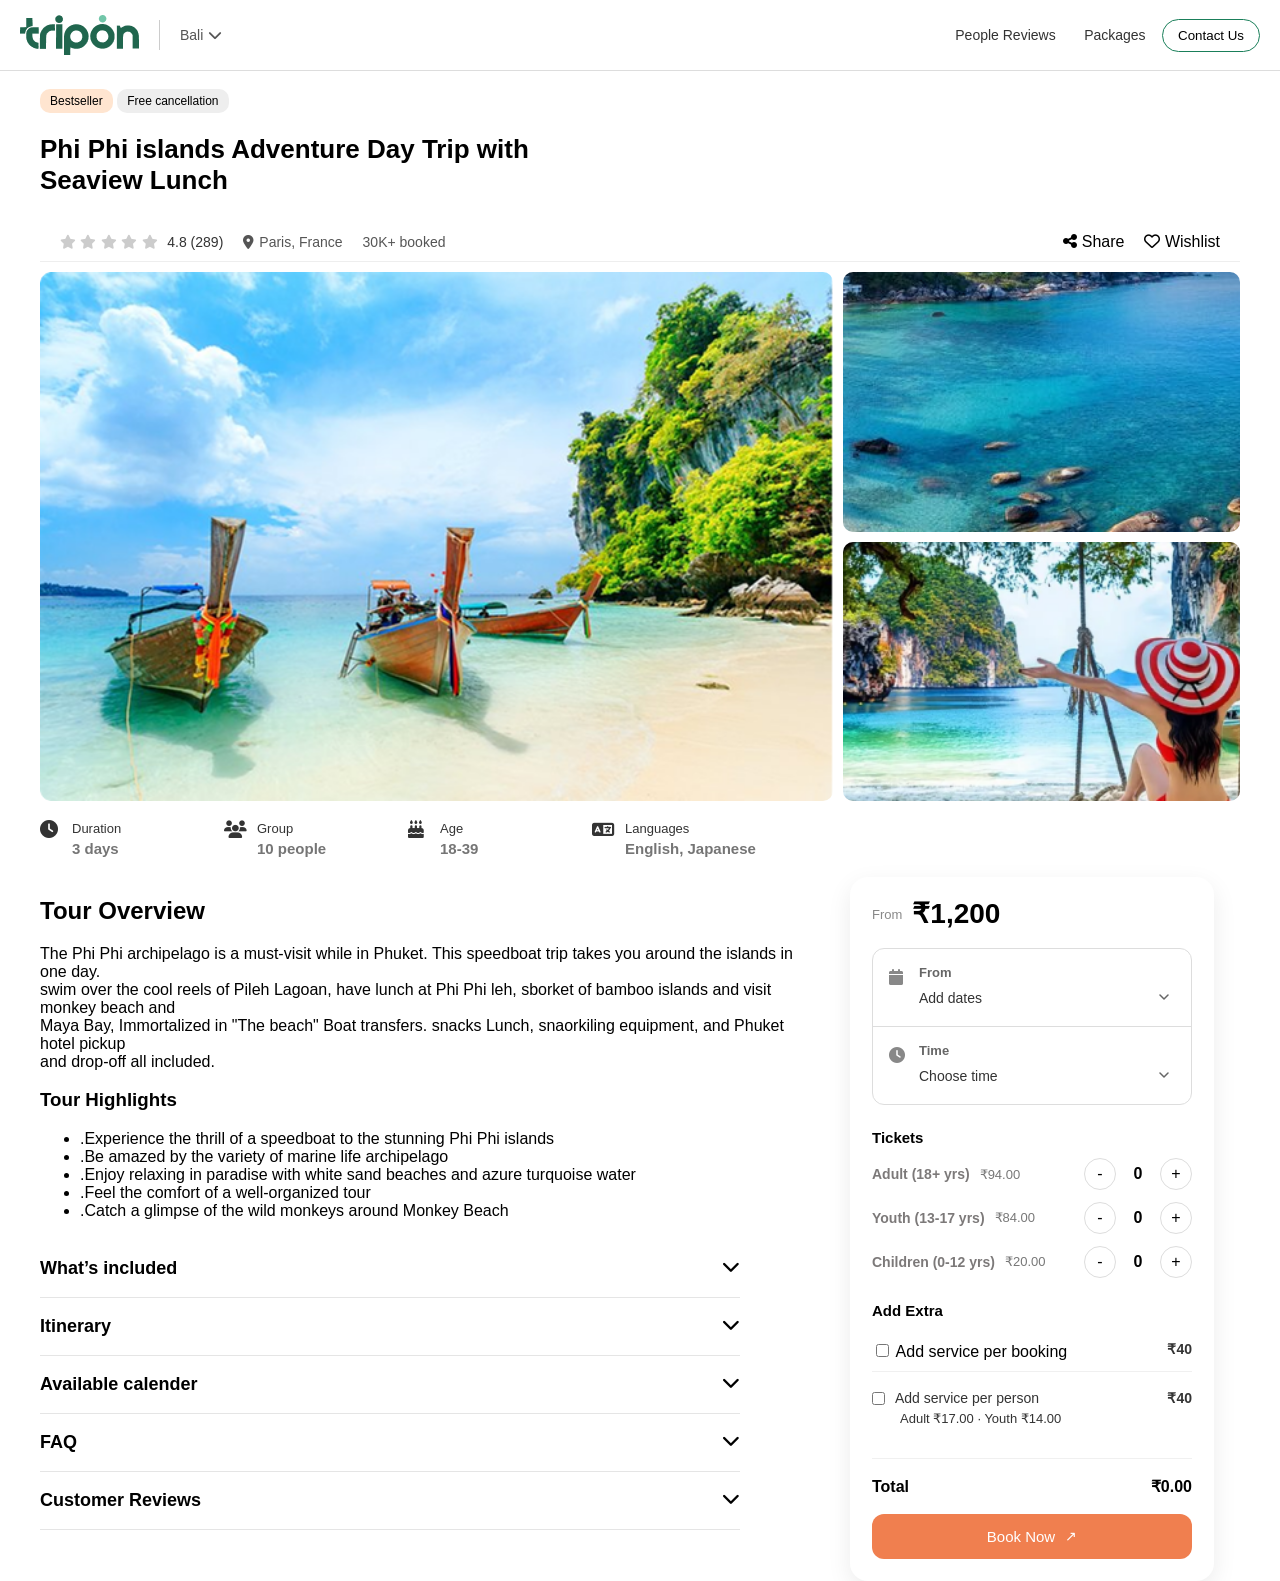
==== Packages/package_details.html @ 5c4359f2 "first commit" ====
<!DOCTYPE html>
<html lang="en">

<head>
  <meta charset="UTF-8" />
  <meta name="viewport" content="width=device-width, initial-scale=1.0" />
  <title>Trip Page</title>

  <link rel="stylesheet" href="../style.css" />
  <link rel="stylesheet" href="https://cdnjs.cloudflare.com/ajax/libs/font-awesome/6.5.0/css/all.min.css">
</head>

<body>

  <!-- NAVBAR -->
       <header class="navbar">
         
            <div class="left-section">
             <img class="logo" src="images\vector.png" />

             <div class="divider"></div>

             <div class="location">
                <span>Bali</span>
                <i class="fa-solid fa-chevron-down"></i>
                <ul class="dropdown">
                  <li>Thailand</li>
                  <li>Maldives</li>
                  <li>Dubai</li>
                </ul>
             </div>
            </div>
    
          <nav>
           <button class="nav-link" id="reviewsBtn">People Reviews</button>
            <button class="nav-link" id="packagesBtn">Packages</button>
            <button class="contact-btn" id="contactBtn">Contact Us</button>
          </nav>
          
       </header>

  <!--<header class="navbar">
  <div class="left-section">
    <img class="logo" src="images\vector.png" />

    <div class="divider"></div>

    <div class="location">
      Bali <span class="chevron">⌄</span>
    </div>
  </div>
</header> -->

  






  <div class="container">

    <!-- TITLE -->
    <div class="title-section">
      <span class="badge">Bestseller</span>
      <span class="badge light">Free cancellation</span>

      <h1>Phi Phi islands Adventure Day Trip with Seaview Lunch</h1>

      <div class="top-bar">

        <div class="left-section">
          <div class="rating" id="rating">
            <i class="fa-solid fa-star" data-value="1"></i>
            <i class="fa-solid fa-star" data-value="2"></i>
            <i class="fa-solid fa-star" data-value="3"></i>
            <i class="fa-solid fa-star" data-value="4"></i>
            <i class="fa-solid fa-star" data-value="5"></i>

            <span id="ratingText">4.8 (289)</span>
          </div>
          <div class="location">
            <i class="fa-solid fa-location-dot"></i>
            <span>Paris, France</span>
          </div>

          <div class="booked">30K+ booked</div>

        </div>


        <div class="right-section">


          <div class="icon-btn" id="shareBtn">
            <i class="fa-solid fa-share-nodes"></i>
            <span>Share</span>

          </div>

          <div class="icon-btn" id="wishlistBtn">
            <i class="fa-regular fa-heart"></i>
            <span>Wishlist</span>
          </div>


        </div>

      </div>


      <!-- IMAGES -->
      <div class="image-grid">
        <img class="main-img gallery-img" src="images/151.png" />

        <div class="side-images">
          <img class="gallery-img" src="images/frame_8.png" />
          <img class="gallery-img" src="images/frame_9.png" />
        </div>
      </div>


      <!-- LIGHTBOX -->
      <div class="lightbox" id="lightbox">
        <span class="close">&times;</span>
        <img class="lightbox-img" id="lightbox-img" />
        <button class="prev">&#10094;</button>
        <button class="next">&#10095;</button>
      </div>


      <!-- INFO -->
      <div class="info-row">
        <div class="info-item">
          <i class="fa-solid fa-clock"></i>
          <div>
            <div class="info-label">Duration</div>
            <div class="info-value">3 days</div>
          </div>
        </div>
        <div class="info-item">
          <i class="fa-solid fa-users"></i>
          <div>
            <div class="info-label">Group</div>
            <div class="info-value">10 people</div>
          </div>
        </div>
        <div class="info-item">
          <i class="fa-solid fa-cake-candles"></i>
          <div>
            <div class="info-label">Age</div>
            <div class="info-value">18-39</div>
          </div>
        </div>
        <div class="info-item">
          <i class="fa-solid fa-language"></i>
          <div>
            <div class="info-label">Languages</div>
            <div class="info-value">English, Japanese</div>
          </div>
        </div>
      </div>


      <!-- MAIN CONTENT -->
      <div class="content">

        <!-- LEFT -->
        <div class="left">

          <h2>Tour Overview</h2>
          <p>
            The Phi Phi archipelago is a must-visit while in Phuket.
            This speedboat trip takes you around the islands in one day.<br>
            swim over the cool reels of Pileh Lagoan, have lunch at Phi Phi leh, sborket of bamboo islands and visit
            monkey beach and<br>
            Maya Bay, Immortalized in "The beach" Boat transfers. snacks Lunch, snaorkiling equipment, and Phuket hotel
            pickup<br>
            and drop-off all included.
          </p>

          <h3>Tour Highlights</h3>
          <ul>
            <li>.Experience the thrill of a speedboat to the stunning Phi Phi islands</li>
            <li>.Be amazed by the variety of marine life archipelago</li>
            <li>.Enjoy relaxing in paradise with white sand beaches and azure turquoise water</li>
            <li>.Feel the comfort of a well-organized tour</li>
            <li>.Catch a glimpse of the wild monkeys around Monkey Beach</li>
          </ul>


          <!-- ACCORDION -->
          <div class="accordion">

            <div class="accordion-item">
              <button class="accordion-header">
                <span>What’s included</span>
                <i class="fa-solid fa-chevron-down"></i>
              </button>
              <div class="accordion-content">
                <ul>
                  <li>Speedboat transfers</li>
                  <li>Buffet lunch</li>
                  <li>Snorkeling equipment</li>
                  <li>Hotel pickup & drop</li>
                </ul>
              </div>
            </div>

            <div class="accordion-item">
              <button class="accordion-header">
                <span>Itinerary</span>
                <i class="fa-solid fa-chevron-down"></i>

              </button>
              <div class="accordion-content">
                <p>Visit Maya Bay, Monkey Beach, Bamboo Island</p>
              </div>
            </div>

            <div class="accordion-item">
              <button class="accordion-header">
                <span>Available calender</span>
                <i class="fa-solid fa-chevron-down"></i>

              </button>
              <div class="accordion-content">
                <p>Available all days</p>
              </div>
            </div>

            <div class="accordion-item">
              <button class="accordion-header">
                <span>FAQ</span>
                <i class="fa-solid fa-chevron-down"></i>
              </button>
              <div class="accordion-content">
                <p>Common questions answered</p>
              </div>
            </div>


            <div class="accordion-item">
              <button class="accordion-header">
                <span>Customer Reviews</span>
                <i class="fa-solid fa-chevron-down"></i>
              </button>
              <div class="accordion-content">
                <p>Our customers love this tour for its well-planned itinerary, comfortable stay, and friendly guides.
                  Many travelers highlight the smooth experience and memorable moments throughout the trip.</p>
              </div>
            </div>

          </div>

        </div>


        <!-- RIGHT -->
        <div class="right">
          <div class="booking-card">
            <div class="booking-top">
              <span class="price-label">From</span>
              <span class="price-value">₹1,200</span>
            </div>

            <div class="booking-box">
              <div class="input-box">
                <i class="fa-solid fa-calendar"></i>
                <div>
                  <label for="date">From</label>
                  <select id="date">
                    <option selected>Add dates</option>
                    <option>June 18</option>
                    <option>June 19</option>
                  </select>
                </div>
              </div>
              <div class="input-box">
                <i class="fa-solid fa-clock"></i>
                <div>
                  <label for="time">Time</label>
                  <select id="time">
                    <option selected>Choose time</option>
                    <option>08:00 AM</option>
                    <option>10:00 AM</option>
                  </select>
                </div>
              </div>
            </div>

            <div class="section-title">Tickets</div>

            <div class="ticket-row">
              <div class="ticket-info">
                <span class="ticket-label">Adult (18+ yrs)</span>
                <span class="ticket-price">₹94.00</span>
              </div>
              <div class="ticket-counter">
                <button class="minus">-</button>
                <span class="count">0</span>
                <button class="plus">+</button>
              </div>
            </div>

            <div class="ticket-row">
              <div class="ticket-info">
                <span class="ticket-label">Youth (13-17 yrs)</span>
                <span class="ticket-price">₹84.00</span>
              </div>
              <div class="ticket-counter">
                <button class="minus">-</button>
                <span class="count">0</span>
                <button class="plus">+</button>
              </div>
            </div>

            <div class="ticket-row">
              <div class="ticket-info">
                <span class="ticket-label">Children (0-12 yrs)</span>
                <span class="ticket-price">₹20.00</span>
              </div>
              <div class="ticket-counter">
                <button class="minus">-</button>
                <span class="count">0</span>
                <button class="plus">+</button>
              </div>
            </div>

            <div class="section-title">Add Extra</div>

            <label class="checkbox-row">
              <div>
                <input type="checkbox" class="extra" value="40" />
                Add service per booking
              </div>
              <strong>₹40</strong>
            </label>

            <label class="checkbox-row">
              <div class="checkbox-text">
                <div class="checkbox-main">
                  <input type="checkbox" class="extra" value="17" />
                  Add service per person
                </div>
                <div class="checkbox-subtext">Adult ₹17.00 · Youth ₹14.00</div>
              </div>
              <strong>₹40</strong>
            </label>

            <div class="total">
              <span>Total</span>
              <span id="totalPrice">₹0.00</span>
            </div>

            <button class="book-btn">Book Now <span class="book-arrow">↗</span></button>
          </div>
        </div>

      </div>

    </div>

  <div class="modal-overlay" id="reviewsModal">
    <div class="modal">
      <button class="modal-close" type="button">&times;</button>
      <h2>People Reviews</h2>
      <p class="modal-subtitle">Travelers rated this trip 4.8/5 based on 289 reviews.</p>
      <div class="modal-grid">
        <article class="review-card">
          <div class="review-card-top">
            <strong>Sophia R.</strong>
            <span class="review-rating">★★★★★</span>
          </div>
          <p>A fantastic tour with stunning views and a smooth schedule. The guide was friendly, and the lunch was delicious.</p>
        </article>
        <article class="review-card">
          <div class="review-card-top">
            <strong>Amir K.</strong>
            <span class="review-rating">★★★★☆</span>
          </div>
          <p>Very well organized and a great day trip. We loved the snorkeling spots and the boat ride.</p>
        </article>
        <article class="review-card">
          <div class="review-card-top">
            <strong>Leah M.</strong>
            <span class="review-rating">★★★★★</span>
          </div>
          <p>Perfect mix of relaxation and adventure. Pickup was easy and the guide explained everything clearly.</p>
        </article>
      </div>
    </div>
  </div>

  <div class="modal-overlay" id="packagesModal">
    <div class="modal">
      <button class="modal-close" type="button">&times;</button>
      <h2>Related Packages</h2>
      <p class="modal-subtitle">Choose another trip option from our curated package list.</p>
      <div class="modal-grid">
        <article class="package-card">
          <img src="images/frame_8.png" alt="Island Explorer" />
          <div class="package-card-body">
            <h3>Island Explorer</h3>
            <span>4 days · From Paris</span>
            <span class="package-price">₹1,450</span>
            <button>View Package</button>
          </div>
        </article>
        <article class="package-card">
          <img src="images/frame_9.png" alt="Sunset Cruise" />
          <div class="package-card-body">
            <h3>Sunset Cruise</h3>
            <span>Half day · From Paris</span>
            <span class="package-price">₹980</span>
            <button>View Package</button>
          </div>
        </article>
        <article class="package-card">
          <img src="images/151.png" alt="Adventure Day Trip" />
          <div class="package-card-body">
            <h3>Adventure Day Trip</h3>
            <span>1 day · From Paris</span>
            <span class="package-price">₹1,200</span>
            <button>View Package</button>
          </div>
        </article>
      </div>
    </div>
  </div>

  <div class="modal-overlay" id="contactModal">
    <div class="modal">
      <button class="modal-close" type="button">&times;</button>
      <h2>Contact Us</h2>
      <form id="contactForm">
        <div class="modal-field">
          <label for="name">Full Name</label>
          <input id="name" type="text" placeholder="Your name" required />
        </div>
        <div class="modal-field">
          <label for="email">Email</label>
          <input id="email" type="email" placeholder="you@example.com" required />
        </div>
        <div class="modal-field">
          <label for="message">Message</label>
          <textarea id="message" placeholder="Tell us what you need" required></textarea>
        </div>
        <button class="modal-submit" type="submit">Send Message</button>
      </form>
    </div>
  </div>
</body>
<script src="../script.js"></script>

</html>
---- style.css ----
body {
  font-family: Arial, sans-serif;
  margin: 0;
  background: #ffffff;
  

}

/* Navbar */

.navbar {
  display: flex;
  justify-content: space-between;
  align-items: center;

  max-width: 1300px;
  margin: 0 auto;

  padding: 15px 20px;
  background: white;
  border-bottom: 1px solid #ddd;
}
/*.navbar {
  display: flex;
  justify-content: space-between;
  padding: 15px 40px;
  background: white;
  border-bottom: 1px solid #ddd;
} */

.logo {
  font-weight: bold;
  font-size: 22px;
  color: #1a7f5a;
}

.divider {
  width: 1px;
  height: 30px;
  background-color: #ccc;
}

/* bali text */
.location {
  font-size: 16px;
  color: #666;
  display: flex;
  align-items: center;
  gap: 5px;
  cursor: pointer;

  /* ADD THIS */
  position: relative;
}

/* chevron */
.chevron {
  font-size: 12px;
  transition: 0.3s;
}

/*  DROPDOWN */
.dropdown {
  position: absolute;
  top: 35px;
  left: 0;
  background: #fff;
  list-style: none;
  padding: 10px 0;
  margin: 0;
  width: 150px;
  border-radius: 6px;
  box-shadow: 0 5px 15px rgba(0,0,0,0.1);
  display: none;
}

.dropdown li {
  padding: 10px 15px;
  cursor: pointer;
}

.dropdown li:hover {
  background: #f5f5f5;
}

/* show dropdown */
.location.active .dropdown {
  display: block;
}

/* rotate chevron */
.location.active .chevron {
  transform: rotate(180deg);
}

nav a {
  margin: 0 15px;
  text-decoration: none;
  color: #333;
}

.contact-btn {
  padding: 8px 15px;
  border: 1px solid #1a7f5a;
  background: none;
  border-radius: 20px;
  cursor: pointer;
}

.nav-link {
  border: none;
  background: none;
  color: #333;
  font-size: 14px;
  padding: 8px 12px;
  border-radius: 20px;
  cursor: pointer;
  transition: background 0.2s ease;
}

.nav-link:hover,
.contact-btn:hover {
  background: #f0f5f0;
}

.modal-overlay {
  display: none;
  position: fixed;
  inset: 0;
  background: rgba(0, 0, 0, 0.5);
  justify-content: center;
  align-items: center;
  padding: 24px;
  z-index: 1000;
}

.modal-overlay.active {
  display: flex;
}

.modal {
  width: min(100%, 760px);
  max-width: 760px;
  background: #fff;
  border-radius: 24px;
  padding: 28px;
  position: relative;
  max-height: calc(100vh - 80px);
  overflow-y: auto;
  box-sizing: border-box;
  box-shadow: 0 24px 60px rgba(0, 0, 0, 0.18);
}

.modal-field input,
.modal-field textarea {
  width: 100%;
  box-sizing: border-box;
  border: 1px solid #ddd;
  border-radius: 14px;
  padding: 12px 14px;
  font-size: 14px;
  color: #333;
}

.modal-close {
  position: absolute;
  top: 18px;
  right: 18px;
  border: none;
  background: none;
  font-size: 28px;
  color: #666;
  cursor: pointer;
}

.modal h2 {
  margin-top: 0;
  margin-bottom: 10px;
  font-size: 24px;
}

.modal-subtitle {
  margin: 0 0 20px;
  color: #555;
  font-size: 14px;
}

.modal-grid {
  display: grid;
  grid-template-columns: repeat(auto-fit, minmax(220px, 1fr));
  gap: 18px;
}

.review-card,
.package-card {
  background: #f8fbf7;
  border-radius: 18px;
  padding: 18px;
  border: 1px solid #eef3ec;
}

.review-card-top,
.review-card-body {
  display: flex;
  justify-content: space-between;
  gap: 10px;
  align-items: center;
}

.review-card p {
  margin: 12px 0 0;
  color: #4f4f4f;
  line-height: 1.7;
  font-size: 14px;
}

.review-rating {
  color: #f5a623;
}

.package-card img {
  width: 100%;
  height: 150px;
  object-fit: cover;
  border-radius: 16px;
}

.package-card-body {
  display: flex;
  flex-direction: column;
  gap: 8px;
  margin-top: 10px;
}

.package-card h3 {
  margin: 0;
  font-size: 18px;
}

.package-card span {
  color: #555;
  font-size: 13px;
}

.package-price {
  font-weight: 700;
  color: #1a7f5a;
}

.package-card button {
  margin-top: 10px;
  padding: 12px 14px;
  border: none;
  border-radius: 14px;
  background: #1a7f5a;
  color: #fff;
  cursor: pointer;
  font-weight: 700;
}

.modal-field {
  display: flex;
  flex-direction: column;
  gap: 8px;
  margin-bottom: 16px;
}

.modal-field label {
  color: #444;
  font-size: 14px;
}

.modal-field input,
.modal-field textarea {
  width: 100%;
  border: 1px solid #ddd;
  border-radius: 14px;
  padding: 12px 14px;
  font-size: 14px;
  color: #333;
}

.modal-field textarea {
  min-height: 110px;
  resize: vertical;
}

.modal-submit {
  width: 100%;
  padding: 14px;
  background: #1a7f5a;
  color: #fff;
  border: none;
  border-radius: 14px;
  cursor: pointer;
  font-size: 15px;
  font-weight: 700;
}

.container {
  max-width: 1200px;
  margin: 0 auto;
  padding: 0 20px;
  background: #ffffff;
}



/* Container */
/*.container {

  margin: 5px;
  margin-left: 110px;
  margin-right: 90px;


}

/* Title */
.badge {
  background: #ffe5d0;
  padding: 5px 10px;
  border-radius: 10px;
  font-size: 12px;
  margin-top: 5px;
}

.badge.light {
  background: #eee;
}

.title-section {
  margin-top: 20px;
}

h1 {
  font-size: 26px;
  width: 550px;
  height: 84px;
  margin-top: 25px;
}


.top-bar {
  display: flex;
  justify-content: space-between;
  align-items: center;
  padding: 10px 20px;
  margin-top: -12px;
  border-bottom: 1px solid #eee;
}

/* LEFT SIDE */
.left-section {
  display: flex;
  align-items: center;
  gap: 20px;
}

.rating i {
  color: #ccc;
  font-size: 14px;
  cursor: pointer;
  transition: 0.25
}

.rating i.active {
  color: #f5a623;
}


.rating i :hover {
  transform: scale(1.2);
}


.rating span {
  margin-left: 5px;
  color: #333;
  font-size: 14px;
}

.location,
.booked {
  display: flex;
  align-items: center;
  gap: 5px;
  color: #555;
  font-size: 14px;
}

/* RIGHT SIDE */
.right-section {
  display: flex;
  align-items: center;
  gap: 20px;
}

.action {
  display: flex;
  align-items: center;
  gap: 6px;
  cursor: pointer;
  color: #333;
  font-size: 14px;
}

.action i {
  font-size: 14px;
}

/* Hover effect */
.action:hover {
  color: #000;
}

/* Images */
.image-grid {
  display: grid;
  grid-template-columns: 2fr 1fr;
  gap: 10px;
  margin: 10px 0 0;
}

.main-img {
  width: 100%;
  height: 100%;
  border-radius: 10px;
  object-fit: cover;
}

.side-images {
  display: grid;
  grid-template-rows: 1fr 1fr;
  gap: 10px;

}

.side-images img {
  width: 100%;
  height: 100%;
  border-radius: 10px;
  object-fit: cover;
}

.main-img:hover {
  transform: scale(1.08);
}


.side-images img:hover {
  transform: scale(1.08);
}

.lightbox {
  display: none;
  position: fixed;
  top: 0;
  left: 0;
  width: 100%;
  height: 100%;
  background: rgba(0, 0, 0, 0.8);
  justify-content: center;
  align-items: center;
  z-index: 999;
}

.lightbox-img {
  width: 70%;
  max-width: 800px;
  border-radius: 10px;
}

/* Close button */
.close {
  position: absolute;
  top: 20px;
  right: 30px;
  font-size: 30px;
  color: white;
  cursor: pointer;
}

/* Arrows */
.prev,
.next {
  position: absolute;
  top: 50%;
  transform: translateY(-50%);
  font-size: 30px;
  background: none;
  border: none;
  color: white;
  cursor: pointer;
}

.prev {
  left: 20px;
}

.next {
  right: 20px;
}


/* Info Row */
.info-row {
  display: flex;
  flex-wrap: wrap;
  gap: 24px;
  margin: 20px 0;
}

.info-item {
  display: flex;
  align-items: flex-start;
  gap: 10px;
  min-width: 160px;
  color: #333;
}

.info-item i {
  font-size: 18px;
  color: #333;
  min-width: 22px;
  line-height: 1;
}

.info-label {
  font-size: 13px;
  color: #333;
  margin-bottom: 4px;
}

.info-value {
  font-size: 15px;
  font-weight: 700;
  color: #757575;
}

/* Content */
.content {
  display: flex;
  gap: 30px;
}

.left {
  width: 65%;
}



/* Accordion */
.accordion {
  width: 100%;
  max-width: 700px;
  margin-top: 20px;
  font-family: sans-serif;
}

.accordion-item {
  border-bottom: 1px solid #e5e5e5;
}


/* Arrow */

.accordion-header {
  width: 100%;
  background: none;
  border: none;
  outline: none;
  padding: 18px 0;
  font-size: 18px;
  font-weight: 600;
  text-align: left;
  display: flex;
  justify-content: space-between;
  cursor: pointer;
}

.accordion-header:hover {
  color: #ff7a45;
}

/* Arrow */
.arrow {
  font-size: 14px;
}

.accordion-content {
  max-height: 0;
  overflow: hidden;
  transition: all 0.3s ease;
  color: #555;
  font-size: 14px;
}

.accordion-content ul {
  padding-left: 20px;
  margin-bottom: 15px;
}

.accordion-item.active .accordion-content {
  max-height: 200px;
}

.accordion-item.active .icon {
  transform: rotate(45deg);
  /* + becomes × */
}

.content-box {
  display: none;
  padding: 10px;
  background: #fafafa;
}




.booking-card {
  position: sticky;
  top: 20px;
  z-index: 1;
  width: 100%;
  max-width: 320px;
  background: #fff;
  padding: 22px;
  border-radius: 18px;
  box-shadow: 0 8px 24px rgba(0, 0, 0, 0.08);
}

.booking-top {
  display: inline-flex;
  justify-content: flex-start;
  align-items: center;
  gap: 10px;
  margin-bottom: 18px;
}

.price-label {
  color: #888;
  font-size: 13px;
  line-height: 1.2;
}

.price-value {
  font-size: 28px;
  font-weight: 700;
  line-height: 1.1;
}

.booking-box {
  border: 1px solid #ddd;
  border-radius: 12px;
  background: #fff;
  margin-bottom: 16px;
  overflow: hidden;
}

.input-box {
  display: flex;
  align-items: flex-start;
  gap: 12px;
  padding: 16px;
  margin: 0;
  border-bottom: 1px solid #ddd;
}

.input-box:last-child {
  border-bottom: none;
}

.input-box i {
  font-size: 16px;
  color: #888;
  margin-top: 4px;
  min-width: 18px;
}

.input-box>div {
  flex: 1;
  display: flex;
  flex-direction: column;
  gap: 4px;
}

.input-box label {
  display: block;
  margin-bottom: 0;
  font-size: 13px;
  color: #666;
  font-weight: 600;
}

select {
  width: 100%;
  padding: 6px 0 4px;
  padding-right: 24px;
  border: none;
  border-radius: 0;
  background: transparent;
  font-size: 14px;
  color: #333;
  appearance: none;
  -webkit-appearance: none;
  -moz-appearance: none;
  background-image: url("data:image/svg+xml,%3Csvg viewBox='0 0 10 6' xmlns='http://www.w3.org/2000/svg'%3E%3Cpath d='M1 1l4 4 4-4' stroke='%23666' stroke-width='1.5' fill='none' stroke-linecap='round' stroke-linejoin='round'/%3E%3C/svg%3E");
  background-repeat: no-repeat;
  background-position: right 6px center;
  background-size: 10px 6px;
}

select:focus {
  outline: none;
}

.section-title {
  font-weight: 700;
  margin: 24px 0 12px;
  font-size: 15px;
}

.checkbox-row {
  display: flex;
  justify-content: space-between;
  align-items: flex-start;
  gap: 10px;
  margin: 8px 0;
  padding: 10px 0;
  border-bottom: 1px solid #f0f0f0;
}

.checkbox-row:last-of-type {
  border-bottom: none;
}

.checkbox-text {
  display: flex;
  flex-direction: column;
  gap: 4px;
  min-width: 0;
  flex: 1;
}

.checkbox-main {
  display: flex;
  align-items: center;
  gap: 10px;
  font-size: 14px;
  color: #333;
}



.checkbox-main input {
  margin: 0;
}

.checkbox-subtext {
  font-size: 13px;
  color: #333;
  line-height: 1.4;
  margin-left: 28px;
}

.checkbox-row strong {
  font-size: 14px;
  font-weight: 700;
  color: #333;
}

.book-btn {
  width: 100%;
  padding: 14px;
  background: #f07f4f;
  color: white;
  border: none;
  border-radius: 12px;
  margin-top: 18px;
  cursor: pointer;
  font-size: 15px;
  display: inline-flex;
  align-items: center;
  justify-content: center;
  gap: 10px;
}

.book-arrow {
  font-size: 25px;
}

.ticket-row {
  display: flex;
  justify-content: space-between;
  align-items: center;
  margin: 12px 0;
}

.ticket-info {
  display: flex;
  align-items: center;
  gap: 10px;
}

.ticket-label {
  font-weight: 600;
  font-size: 14px;
  color: #7c7979;
}

.ticket-price {
  color: #777;
  font-size: 13px;
}

.ticket-counter {
  display: flex;
  align-items: center;
  gap: 10px;
}

.ticket-row button {
  width: 32px;
  height: 32px;
  border: 1px solid #ddd;
  background: #fff;
  border-radius: 50%;
  cursor: pointer;
  display: inline-flex;
  align-items: center;
  justify-content: center;
  font-size: 16px;
  padding: 0;
}

.count {
  min-width: 24px;
  text-align: center;
  font-weight: 600;
}

.total {
  display: flex;
  justify-content: space-between;
  align-items: center;
  margin-top: 20px;
  padding-top: 18px;
  border-top: 1px solid #f0f0f0;
  font-weight: 700;
}

.book-btn {
  width: 100%;
  padding: 14px;
  background: #f07f4f;
  color: white;
  border: none;
  border-radius: 12px;
  margin-top: 18px;
  cursor: pointer;
  font-size: 15px;
  display: inline-flex;
  align-items: center;
  justify-content: center;
  gap: 10px;
}

.book-arrow {
  font-size: 14px;
}

.extras label {
  display: block;
  margin: 5px 0;
}
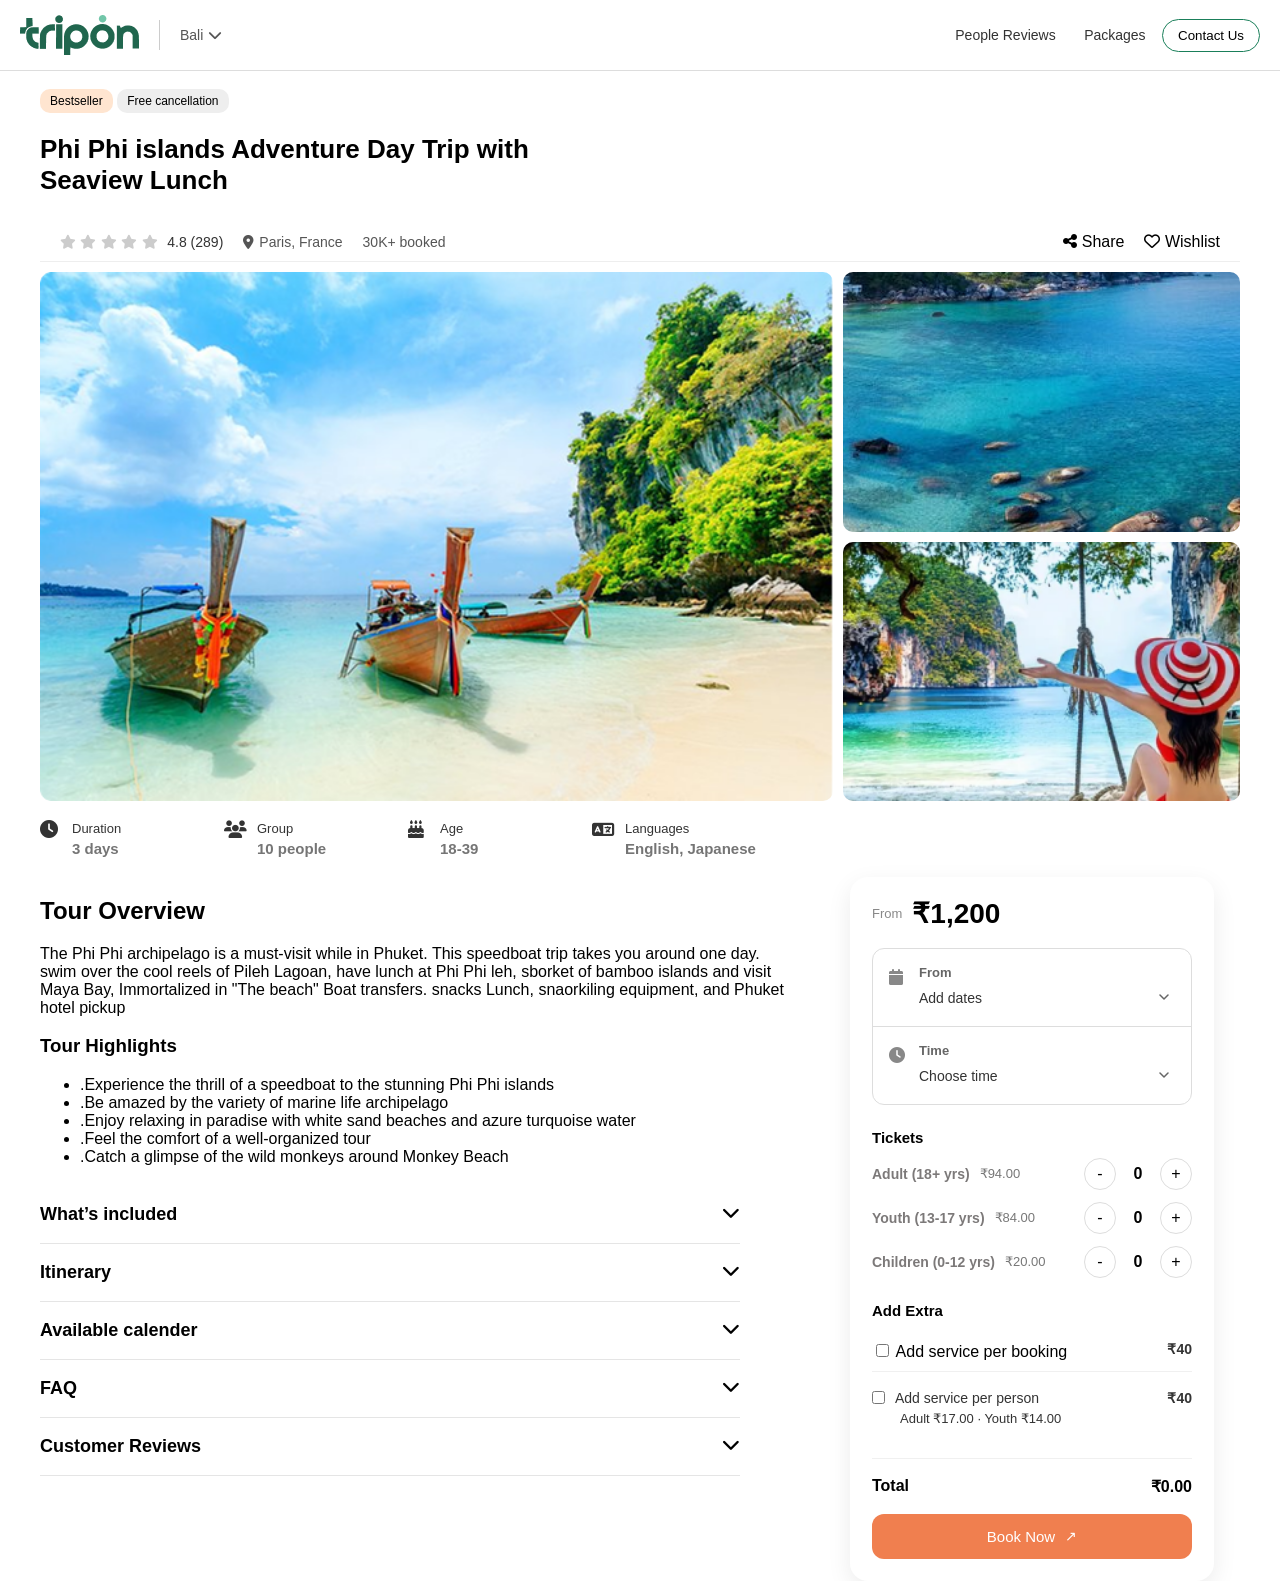
==== commit 7d5bdd2d: "1.0.0" ====
--- a/Packages/package_details.html
+++ b/Packages/package_details.html
@@ -4,7 +4,7 @@
 <head>
   <meta charset="UTF-8" />
   <meta name="viewport" content="width=device-width, initial-scale=1.0" />
-  <title>Trip Page</title>
+  <title>Tripon package details</title>
 
   <link rel="stylesheet" href="../style.css" />
   <link rel="stylesheet" href="https://cdnjs.cloudflare.com/ajax/libs/font-awesome/6.5.0/css/all.min.css">
@@ -171,12 +171,11 @@
           <h2>Tour Overview</h2>
           <p>
             The Phi Phi archipelago is a must-visit while in Phuket.
-            This speedboat trip takes you around the islands in one day.<br>
-            swim over the cool reels of Pileh Lagoan, have lunch at Phi Phi leh, sborket of bamboo islands and visit
-            monkey beach and<br>
+            This speedboat trip takes you around  one day.<br>
+            swim over the cool reels of Pileh Lagoan, have lunch at Phi Phi leh, sborket of bamboo islands and visit<br>
             Maya Bay, Immortalized in "The beach" Boat transfers. snacks Lunch, snaorkiling equipment, and Phuket hotel
             pickup<br>
-            and drop-off all included.
+            
           </p>
 
           <h3>Tour Highlights</h3>
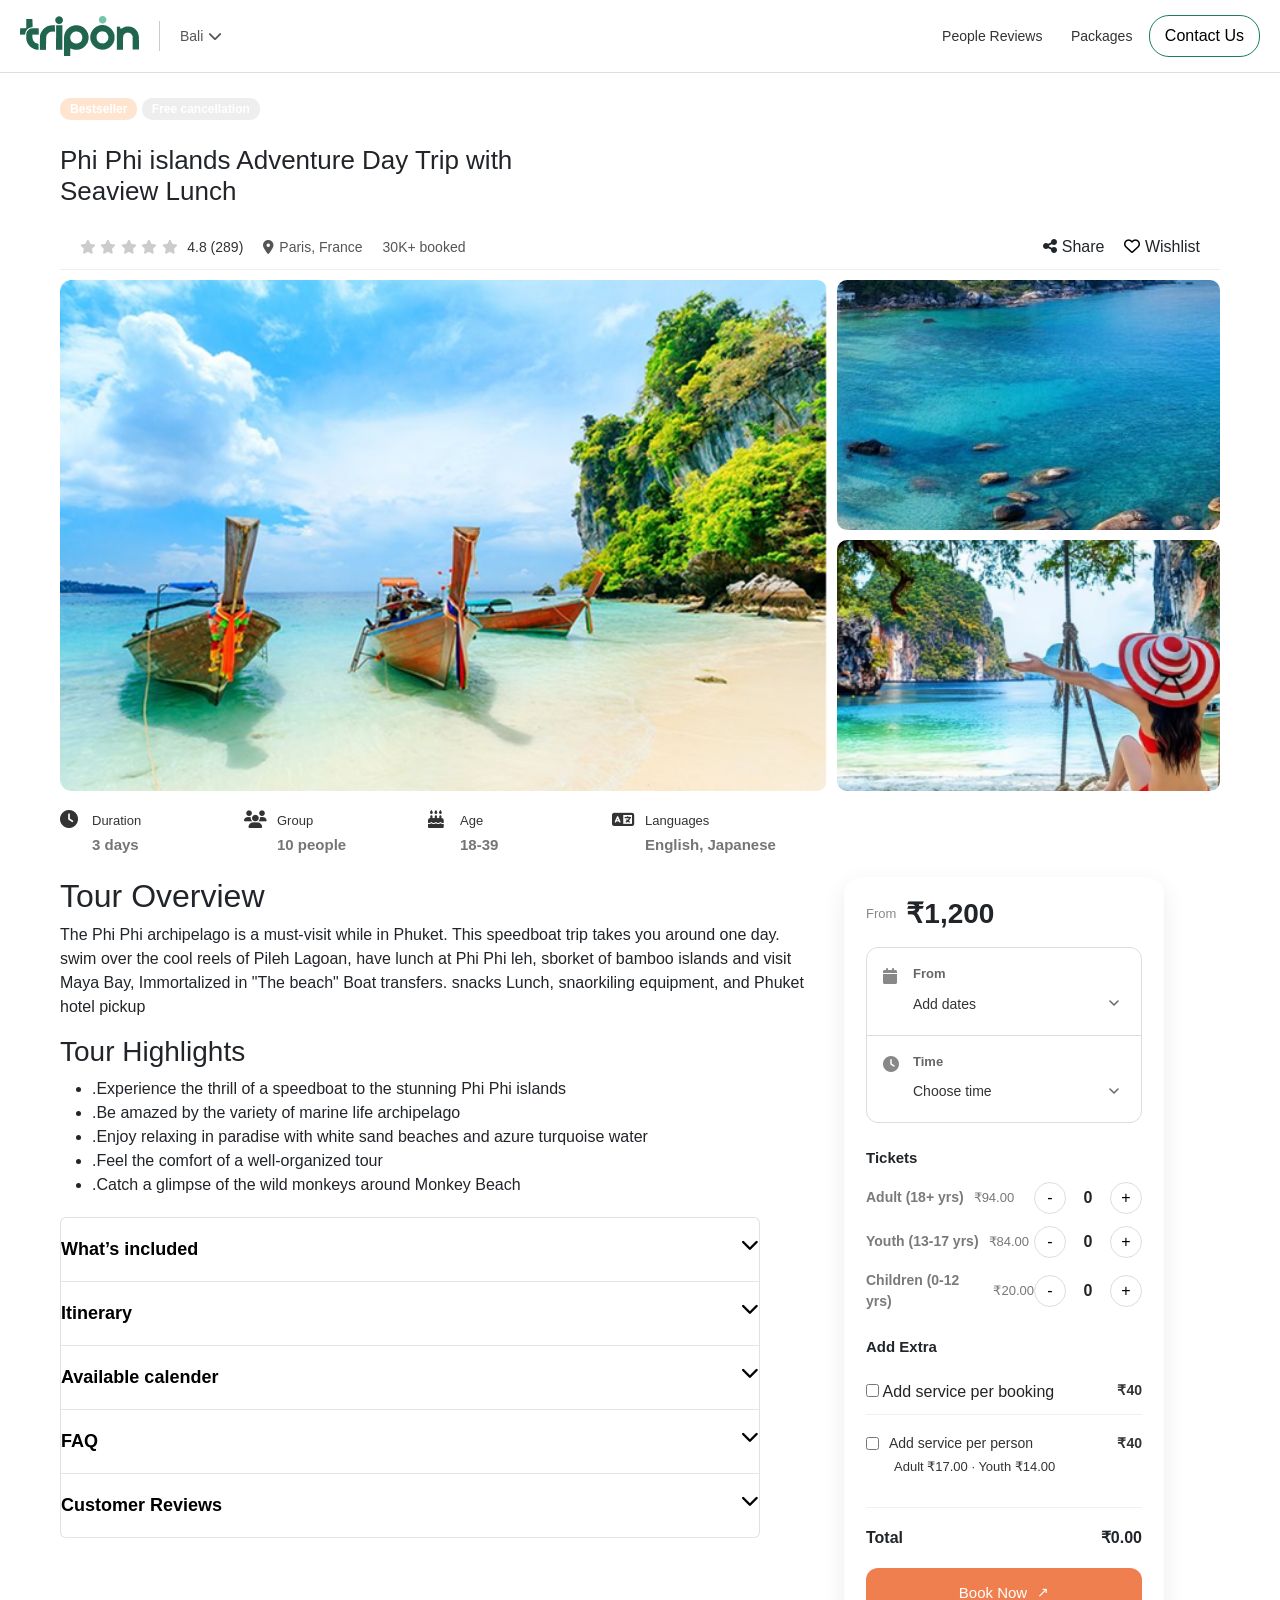
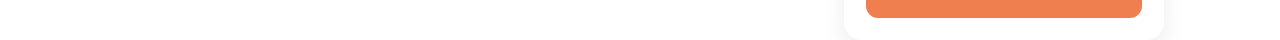
==== commit 90bf3523: "update project" ====
--- a/Packages/package_details.html
+++ b/Packages/package_details.html
@@ -4,8 +4,46 @@
 <head>
   <meta charset="UTF-8" />
   <meta name="viewport" content="width=device-width, initial-scale=1.0" />
+  <meta name="description"
+    content="View complete Tripon package details including itinerary highlights, ratings, trip duration, and booking information." />
+  <meta name="keywords" content="trip details, travel package details, Tripon, Bali tours" />
+  <meta name="author" content="Tripon" />
+  <meta name="robots" content="index, follow" />
+  <link rel="canonical" href="package_details.html" />
+
+  <meta property="og:type" content="website" />
+  <meta property="og:title" content="Tripon Package Details" />
+  <meta property="og:description"
+    content="Explore package highlights, photos, ratings, and what is included before booking your next adventure with Tripon." />
+  <meta property="og:image" content="images/151.png" />
+  <meta property="og:url" content="package_details.html" />
+  <meta property="og:site_name" content="Tripon" />
+  <meta property="og:locale" content="en_IN" />
+
+  <meta name="twitter:card" content="summary_large_image" />
+  <meta name="twitter:url" content="package_details.html" />
+  <meta name="twitter:title" content="Tripon Package Details" />
+  <meta name="twitter:description"
+    content="Explore package highlights, photos, ratings, and what is included before booking your next adventure with Tripon." />
+  <meta name="twitter:image" content="images/151.png" />
+  <script type="application/ld+json">
+    {
+      "@context": "https://schema.org",
+      "@type": "WebPage",
+      "name": "Tripon Package Details",
+      "url": "package_details.html",
+      "description": "Detailed overview of Tripon travel packages including itinerary highlights, trip duration, and key inclusions.",
+      "isPartOf": {
+        "@type": "WebSite",
+        "name": "Tripon"
+      },
+      "inLanguage": "en"
+    }
+  </script>
   <title>Tripon package details</title>
 
+  <link rel="stylesheet" href="https://cdn.jsdelivr.net/npm/bootstrap@5.3.3/dist/css/bootstrap.min.css"
+    integrity="sha384-QWTKZyjpPEjISv5WaRU9OFeRpok6YctnYmDr5pNlyT2bRjXh0JMhjY6hW+ALEwIH" crossorigin="anonymous" />
   <link rel="stylesheet" href="../style.css" />
   <link rel="stylesheet" href="https://cdnjs.cloudflare.com/ajax/libs/font-awesome/6.5.0/css/all.min.css">
 </head>
@@ -13,31 +51,31 @@
 <body>
 
   <!-- NAVBAR -->
-       <header class="navbar">
-         
-            <div class="left-section">
-             <img class="logo" src="images\vector.png" />
-
-             <div class="divider"></div>
-
-             <div class="location">
-                <span>Bali</span>
-                <i class="fa-solid fa-chevron-down"></i>
-                <ul class="dropdown">
-                  <li>Thailand</li>
-                  <li>Maldives</li>
-                  <li>Dubai</li>
-                </ul>
-             </div>
-            </div>
-    
-          <nav>
-           <button class="nav-link" id="reviewsBtn">People Reviews</button>
-            <button class="nav-link" id="packagesBtn">Packages</button>
-            <button class="contact-btn" id="contactBtn">Contact Us</button>
-          </nav>
-          
-       </header>
+  <header class="tripon-navbar">
+
+    <div class="left-section">
+      <img class="logo" src="images\vector.png" />
+
+      <div class="divider"></div>
+
+      <div class="location">
+        <span>Bali</span>
+        <i class="fa-solid fa-chevron-down"></i>
+        <ul class="dropdown">
+          <li>Thailand</li>
+          <li>Maldives</li>
+          <li>Dubai</li>
+        </ul>
+      </div>
+    </div>
+
+    <nav>
+      <button class="tripon-nav-link" id="reviewsBtn">People Reviews</button>
+      <button class="tripon-nav-link" id="packagesBtn">Packages</button>
+      <button class="contact-btn" id="contactBtn">Contact Us</button>
+    </nav>
+
+  </header>
 
   <!--<header class="navbar">
   <div class="left-section">
@@ -51,7 +89,7 @@
   </div>
 </header> -->
 
-  
+
 
 
 
@@ -171,11 +209,11 @@
           <h2>Tour Overview</h2>
           <p>
             The Phi Phi archipelago is a must-visit while in Phuket.
-            This speedboat trip takes you around  one day.<br>
+            This speedboat trip takes you around one day.<br>
             swim over the cool reels of Pileh Lagoan, have lunch at Phi Phi leh, sborket of bamboo islands and visit<br>
             Maya Bay, Immortalized in "The beach" Boat transfers. snacks Lunch, snaorkiling equipment, and Phuket hotel
             pickup<br>
-            
+
           </p>
 
           <h3>Tour Highlights</h3>
@@ -360,96 +398,99 @@
 
     </div>
 
-  <div class="modal-overlay" id="reviewsModal">
-    <div class="modal">
-      <button class="modal-close" type="button">&times;</button>
-      <h2>People Reviews</h2>
-      <p class="modal-subtitle">Travelers rated this trip 4.8/5 based on 289 reviews.</p>
-      <div class="modal-grid">
-        <article class="review-card">
-          <div class="review-card-top">
-            <strong>Sophia R.</strong>
-            <span class="review-rating">★★★★★</span>
-          </div>
-          <p>A fantastic tour with stunning views and a smooth schedule. The guide was friendly, and the lunch was delicious.</p>
-        </article>
-        <article class="review-card">
-          <div class="review-card-top">
-            <strong>Amir K.</strong>
-            <span class="review-rating">★★★★☆</span>
-          </div>
-          <p>Very well organized and a great day trip. We loved the snorkeling spots and the boat ride.</p>
-        </article>
-        <article class="review-card">
-          <div class="review-card-top">
-            <strong>Leah M.</strong>
-            <span class="review-rating">★★★★★</span>
-          </div>
-          <p>Perfect mix of relaxation and adventure. Pickup was easy and the guide explained everything clearly.</p>
-        </article>
-      </div>
-    </div>
-  </div>
-
-  <div class="modal-overlay" id="packagesModal">
-    <div class="modal">
-      <button class="modal-close" type="button">&times;</button>
-      <h2>Related Packages</h2>
-      <p class="modal-subtitle">Choose another trip option from our curated package list.</p>
-      <div class="modal-grid">
-        <article class="package-card">
-          <img src="images/frame_8.png" alt="Island Explorer" />
-          <div class="package-card-body">
-            <h3>Island Explorer</h3>
-            <span>4 days · From Paris</span>
-            <span class="package-price">₹1,450</span>
-            <button>View Package</button>
-          </div>
-        </article>
-        <article class="package-card">
-          <img src="images/frame_9.png" alt="Sunset Cruise" />
-          <div class="package-card-body">
-            <h3>Sunset Cruise</h3>
-            <span>Half day · From Paris</span>
-            <span class="package-price">₹980</span>
-            <button>View Package</button>
-          </div>
-        </article>
-        <article class="package-card">
-          <img src="images/151.png" alt="Adventure Day Trip" />
-          <div class="package-card-body">
-            <h3>Adventure Day Trip</h3>
-            <span>1 day · From Paris</span>
-            <span class="package-price">₹1,200</span>
-            <button>View Package</button>
-          </div>
-        </article>
-      </div>
-    </div>
-  </div>
-
-  <div class="modal-overlay" id="contactModal">
-    <div class="modal">
-      <button class="modal-close" type="button">&times;</button>
-      <h2>Contact Us</h2>
-      <form id="contactForm">
-        <div class="modal-field">
-          <label for="name">Full Name</label>
-          <input id="name" type="text" placeholder="Your name" required />
-        </div>
-        <div class="modal-field">
-          <label for="email">Email</label>
-          <input id="email" type="email" placeholder="you@example.com" required />
-        </div>
-        <div class="modal-field">
-          <label for="message">Message</label>
-          <textarea id="message" placeholder="Tell us what you need" required></textarea>
-        </div>
-        <button class="modal-submit" type="submit">Send Message</button>
-      </form>
-    </div>
-  </div>
+    <div class="modal-overlay" id="reviewsModal">
+      <div class="modal">
+        <button class="modal-close" type="button">&times;</button>
+        <h2>People Reviews</h2>
+        <p class="modal-subtitle">Travelers rated this trip 4.8/5 based on 289 reviews.</p>
+        <div class="modal-grid">
+          <article class="review-card">
+            <div class="review-card-top">
+              <strong>Sophia R.</strong>
+              <span class="review-rating">★★★★★</span>
+            </div>
+            <p>A fantastic tour with stunning views and a smooth schedule. The guide was friendly, and the lunch was
+              delicious.</p>
+          </article>
+          <article class="review-card">
+            <div class="review-card-top">
+              <strong>Amir K.</strong>
+              <span class="review-rating">★★★★☆</span>
+            </div>
+            <p>Very well organized and a great day trip. We loved the snorkeling spots and the boat ride.</p>
+          </article>
+          <article class="review-card">
+            <div class="review-card-top">
+              <strong>Leah M.</strong>
+              <span class="review-rating">★★★★★</span>
+            </div>
+            <p>Perfect mix of relaxation and adventure. Pickup was easy and the guide explained everything clearly.</p>
+          </article>
+        </div>
+      </div>
+    </div>
+
+    <div class="modal-overlay" id="packagesModal">
+      <div class="modal">
+        <button class="modal-close" type="button">&times;</button>
+        <h2>Related Packages</h2>
+        <p class="modal-subtitle">Choose another trip option from our curated package list.</p>
+        <div class="modal-grid">
+          <article class="package-card">
+            <img src="images/frame_8.png" alt="Island Explorer" />
+            <div class="package-card-body">
+              <h3>Island Explorer</h3>
+              <span>4 days · From Paris</span>
+              <span class="package-price">₹1,450</span>
+              <button>View Package</button>
+            </div>
+          </article>
+          <article class="package-card">
+            <img src="images/frame_9.png" alt="Sunset Cruise" />
+            <div class="package-card-body">
+              <h3>Sunset Cruise</h3>
+              <span>Half day · From Paris</span>
+              <span class="package-price">₹980</span>
+              <button>View Package</button>
+            </div>
+          </article>
+          <article class="package-card">
+            <img src="images/151.png" alt="Adventure Day Trip" />
+            <div class="package-card-body">
+              <h3>Adventure Day Trip</h3>
+              <span>1 day · From Paris</span>
+              <span class="package-price">₹1,200</span>
+              <button>View Package</button>
+            </div>
+          </article>
+        </div>
+      </div>
+    </div>
+
+    <div class="modal-overlay" id="contactModal">
+      <div class="modal">
+        <button class="modal-close" type="button">&times;</button>
+        <h2>Contact Us</h2>
+        <form id="contactForm">
+          <div class="modal-field">
+            <label for="name">Full Name</label>
+            <input id="name" type="text" placeholder="Your name" required />
+          </div>
+          <div class="modal-field">
+            <label for="email">Email</label>
+            <input id="email" type="email" placeholder="you@example.com" required />
+          </div>
+          <div class="modal-field">
+            <label for="message">Message</label>
+            <textarea id="message" placeholder="Tell us what you need" required></textarea>
+          </div>
+          <button class="modal-submit" type="submit">Send Message</button>
+        </form>
+      </div>
+    </div>
 </body>
+<script src="https://cdn.jsdelivr.net/npm/bootstrap@5.3.3/dist/js/bootstrap.bundle.min.js"
+  integrity="sha384-YvpcrYf0tY3lHB60NNkmXc5s9fDVZLESaAA55NDzOxhy9GkcIdslK1eN7N6jIeHz" crossorigin="anonymous"></script>
 <script src="../script.js"></script>
 
 </html>
--- a/style.css
+++ b/style.css
@@ -2,13 +2,13 @@
   font-family: Arial, sans-serif;
   margin: 0;
   background: #ffffff;
-  
+
 
 }
 
 /* Navbar */
 
-.navbar {
+.tripon-navbar {
   display: flex;
   justify-content: space-between;
   align-items: center;
@@ -20,6 +20,7 @@
   background: white;
   border-bottom: 1px solid #ddd;
 }
+
 /*.navbar {
   display: flex;
   justify-content: space-between;
@@ -70,7 +71,7 @@
   margin: 0;
   width: 150px;
   border-radius: 6px;
-  box-shadow: 0 5px 15px rgba(0,0,0,0.1);
+  box-shadow: 0 5px 15px rgba(0, 0, 0, 0.1);
   display: none;
 }
 
@@ -107,7 +108,7 @@
   cursor: pointer;
 }
 
-.nav-link {
+.tripon-nav-link {
   border: none;
   background: none;
   color: #333;
@@ -118,7 +119,7 @@
   transition: background 0.2s ease;
 }
 
-.nav-link:hover,
+.tripon-nav-link:hover,
 .contact-btn:hover {
   background: #f0f5f0;
 }
